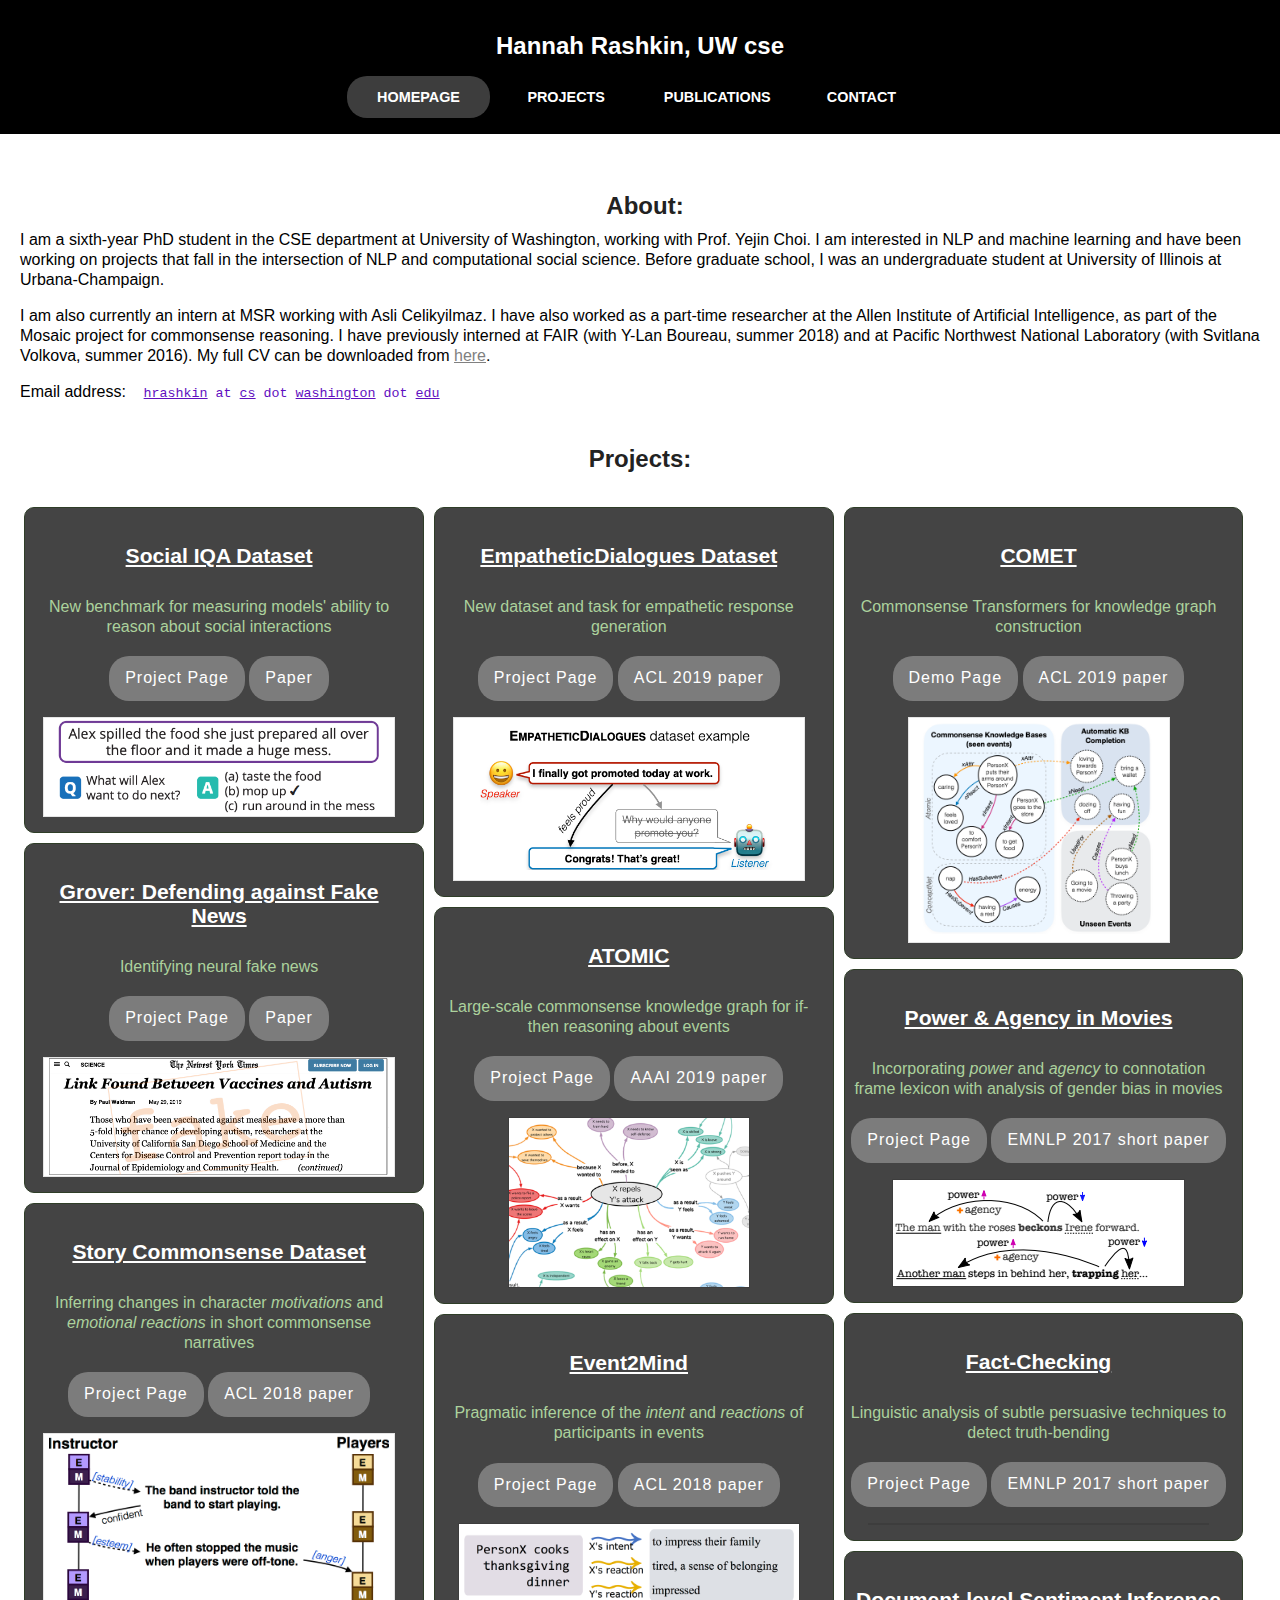
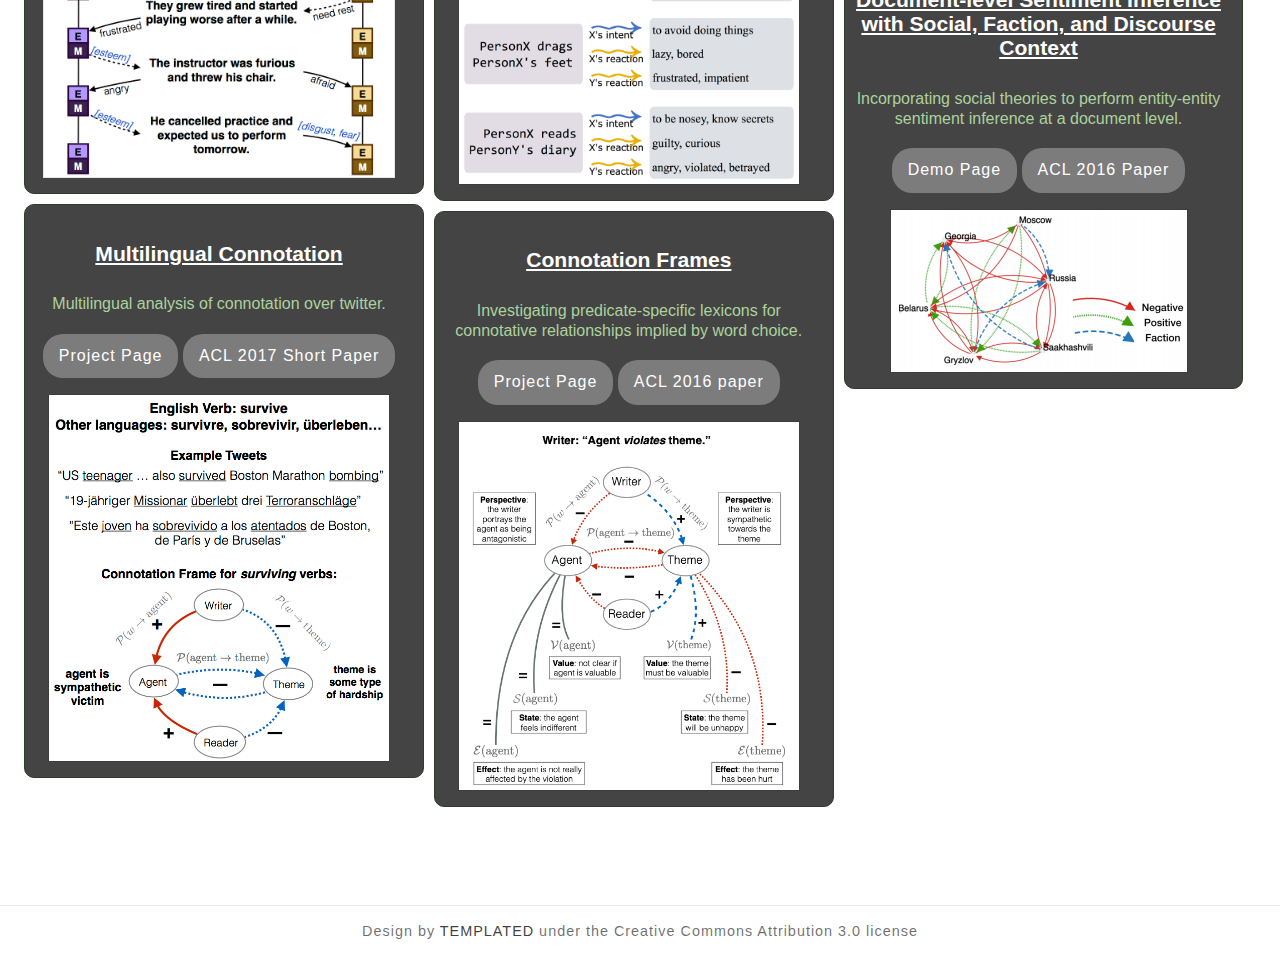
==== index.html @ 12e425d9 "first commit" ====
<!DOCTYPE html PUBLIC "-//W3C//DTD XHTML 1.0 Strict//EN" "https://www.w3.org/TR/xhtml1/DTD/xhtml1-strict.dtd">
<!--
Design by TEMPLATED
http://templated.co
Released for free under the Creative Commons Attribution License

Name       : EarthyBlue 
Description: A two-column, fixed-width design with dark color scheme.
Version    : 1.0
Released   : 20140215

-->
<html xmlns="http://www.w3.org/1999/xhtml">
<head>
<meta http-equiv="Content-Type" content="text/html; charset=utf-8" />
<title></title>
<meta name="keywords" content="" />
<meta name="description" content="" />
<link href="https://fonts.googleapis.com/css?family=Source+Sans+Pro:200,300,400,600,700,900|Quicksand:400,700|Questrial" rel="stylesheet" />
<link href="default.css" rel="stylesheet" type="text/css" media="all" />
<link href="fonts.css" rel="stylesheet" type="text/css" media="all" />

<!--[if IE 6]><link href="default_ie6.css" rel="stylesheet" type="text/css" /><![endif]-->

</head>
<body>
<div id="header-wrapper">
	<div id="header" class="container">
		<div id="logo">
			<h2><a href="index.html">Hannah Rashkin, UW cse</a></h2>
			<div id="menu">
				<ul>
					<li class="active"><a href="index.html" accesskey="1" title="">Homepage</a></li>
          <li><a href="index.html#projects" title="">Projects</a></li>
					<li><a href="publications.html" accesskey="2" title="">Publications</a></li>
					<li><a href="#contact" accesskey="5" title="">Contact</a></li>
				</ul>
			</div>
		</div>
	</div>
</div>
<div id="page-wrapper">
	<div id="welcome" class="container">
		<h2>About:</h2>
		<p> I am a sixth-year PhD student in the CSE department at University of Washington, working with Prof. Yejin Choi. I am interested in NLP and machine learning and have been working on projects that fall in the intersection of NLP and computational social science.  Before graduate school, I was an undergraduate student at University of Illinois at Urbana-Champaign.  </p>

    <p> I am also currently an intern at MSR working with Asli Celikyilmaz.  I have also worked as a part-time researcher at the Allen Institute of Artificial Intelligence, as part of the Mosaic project for commonsense reasoning.  I have previously interned at FAIR (with Y-Lan Boureau, summer 2018) and at Pacific Northwest National Laboratory (with Svitlana Volkova, summer 2016).
    My full CV can be downloaded from  <a href="hrashkin_cv.pdf" style="color:grey">here</a>.</p>

		<!--<img src="images/banner.jpg" class="image image-full" alt="" /> -->
		<!--'Questrial', -->
	<p id="contact">Email address:&nbsp;&nbsp;&nbsp; <a style="font-size: 10pt; font-family: courier"><u>hrashkin</u> at <u>cs</u> dot <u>washington</u> dot <u>edu</u></a></p>		<!--<img src="images/banner.jpg" class="image image-full" alt="" /> -->
	</div>
</div>
<div class="wrapper">
	<div id="three-column" class="container" style="text-align:center;">
		<h2 id="projects" style="padding-top:1px;padding-bottom:10px">Projects:</h2>
		<div><span class="arrow-down"></span></div>
		<div id="tbox1">


         <div class="project">
            <div class="title" style="font-size:120%">
               <h2><u>Social IQA Dataset</u></h2>
            </div>
         
            <p>New benchmark for measuring models' ability to reason about social interactions</p> 
            <a href="https://maartensap.github.io/social-iqa/" class="button">Project Page</a>
            <a href="https://arxiv.org/abs/1904.09728" class="button"> Paper</a>
            <div align="center">
            <img src="images/siqa.png" class="image image-centered" alt="" style="margin:0px;padding-left:5px;padding-right:5px;background-color:white;">
             </div>
         </div>


         <div class="project">
            <div class="title" style="font-size:120%">
               <h2><u>Grover: Defending against Fake News</u></h2>
            </div>
         
            <p>Identifying neural fake news</p> 
            <a href="https://rowanzellers.com/grover/" class="button">Project Page</a>
            <a href="https://arxiv.org/abs/1905.12616" class="button"> Paper</a>
            <div align="center">
            <img src="images/grover.png" class="image image-centered" alt="" style="margin:0px;padding-left:5px;padding-right:5px;background-color:white;">
             </div>
         </div>
         
         <div class="project">
            <div class="title" style="font-size:120%">
               <h2><u>Story Commonsense Dataset</u></h2>
            </div>
         
            <p>Inferring changes in character <i>motivations</i> and <i>emotional reactions</i> in short commonsense narratives</p> 
            <a href="https://uwnlp.github.io/storycommonsense/" class="button">Project Page</a>
            <a href="publications/storycs_acl18.pdf" class="button">ACL 2018 paper</a>
            <div align="center">
            <img src="images/scs_story.png" class="image image-centered" alt="" style="margin:0px;padding-left:5px;padding-right:5px;background-color:white;">
             </div>
         </div>

         <div class="project" >
            <div class="title" style="font-size:120%">
               <h2><u>Multilingual Connotation</u></h2>
            </div>
            <p>Multilingual analysis of connotation over twitter.</p> 
            <a href="multicf.html" class="button">Project Page</a>
            <a href="publications/mlconnframes_aclshort_2017.pdf" class="button"> ACL 2017 Short Paper</a>
            <div align="center">
            <img src="images/diagram_acl_survive.png" class="image image-centered" alt="" style="margin:0px">
             </div>
          </div>


      </div>

      <div id="tbox2">

         <div class="project">
            <div class="title" style="font-size:120%">
               <h2><u>EmpatheticDialogues Dataset</u></h2>
            </div>
         
            <p>New dataset and task for empathetic response generation</p> 
            <a href="https://github.com/facebookresearch/EmpatheticDialogues" class="button">Project Page</a>
            <a href="https://arxiv.org/abs/1811.00207" class="button"> ACL 2019 paper</a>
            <div align="center">
            <img src="images/empdial.png" class="image image-centered" alt="" style="margin:0px;padding-left:5px;padding-right:5px;background-color:white;">
             </div>
         </div>


         <div class="project">
            <div class="title" style="font-size:120%">
               <h2><u>ATOMIC</u></h2>
            </div>
         
            <p>Large-scale commonsense knowledge graph for if-then reasoning about events</p> 
            <a href="https://homes.cs.washington.edu/~msap/atomic/" class="button">Project Page</a>
            <a href="https://homes.cs.washington.edu/~msap/atomic/data/sap2019atomic.pdf" class="button">AAAI 2019 paper</a>
            <div align="center">
            <img src="images/atomic2.png" class="image image-centered" alt="" style="width:240px;margin:0px">
             </div>
         </div>

         <div class="project">
            <div class="title" style="font-size:120%">
               <h2><u>Event2Mind</u></h2>
            </div>
         
            <p>Pragmatic inference of the <i>intent</i> and <i>reactions</i> of participants in events</p> 
            <a href="https://tinyurl.com/event2mind" class="button">Project Page</a>
            <a href="https://uwnlp.github.io/event2mind/data/rashkin2018event2mind.pdf" class="button">ACL 2018 paper</a>
            <div align="center">
            <img src="images/e2m_ex.png" class="image image-centered" alt="" style="margin:0px">
             </div>
         </div>

         <div class="project">
            <div class="title" style="font-size:120%">
               <h2><u>Connotation Frames</u></h2>
            </div>
         
            <p>Investigating predicate-specific lexicons for connotative relationships implied by word choice.</p> 
            <a href="connframe.html" class="button">Project Page</a>
            <a href="https://arxiv.org/abs/1506.02739" class="button">ACL 2016 paper</a>
            <div align="center">
            <img src="images/connframes.png" class="image image-centered" alt="" style="margin:0px">
             </div>
         </div>

      </div>
      <div id="tbox3" ><!--style="margin-bottom:200px"-->

         <div class="project">
            <div class="title" style="font-size:120%">
               <h2><u>COMET</u></h2>
            </div>
         
            <p>Commonsense Transformers for knowledge graph construction</p> 
            <a href="https://mosaickg.apps.allenai.org/" class="button">Demo Page</a>
            <a href="https://arxiv.org/abs/1906.05317" class="button"> ACL 2019 paper</a>
            <div align="center">
            <img src="images/comet.png" class="image image-centered" alt="" style="margin:0px;padding-left:5px;padding-right:5px;background-color:white;width:250px">
             </div>
         </div>

         <div class="project" >
            <div class="title" style="font-size:120%">
               <h2><u>Power & Agency in Movies</u></h2>
            </div>
         
            <p>Incorporating <i>power</i> and <i>agency</i> to connotation frame lexicon with analysis of gender bias in movies</p> 
            <a href="http://homes.cs.washington.edu/~msap/movie-bias/" class="button"> Project Page</a>
            <a href="publications/poweragency_emnlp17.pdf" class="button"> EMNLP 2017 short paper</a>
            <div align="center">
               <img src="images/short_moviescript.png" class="image image-centered" alt="" style="margin:0px">
             </div>
          </div>
         <div class="project" >
         <div class="title" style="font-size:120%;">
            <h2><u>Fact-Checking</u></h2>
         </div>
         <p>Linguistic analysis of subtle persuasive techniques to detect truth-bending</p>
         <a href="factcheck.html" class="button">Project Page</a>
         <a href="publications/factcheck_emnlp17.pdf" class="button">EMNLP 2017 short paper</a>
         <div align="center">
         <img src="images/halftrue1.png" class="image image-centered" alt="" style="margin:0px">
         </div>
         </div>
         <div class="project">
            <div class="title" style="font-size:120%;">
               <h2><u>Document-level Sentiment Inference with Social, Faction, and Discourse Context</u></h2>
            </div>
            <p>Incorporating social theories to perform entity-entity sentiment inference at a document level.</p>
            <a href="https://homes.cs.washington.edu/~eunsol/project_page/acl16/" class="button">Demo Page</a>
            <a href="publications/doclevel_acl16.pdf" class="button">ACL 2016 Paper</a>
            <div align="center">
            <img src="images/doclevel.png" class="image image-centered" alt="" style="margin:0px">
            </div>
         </div>


      </div>

      </div>

     <!-- <div class="project">
         <div class="title" style="font-size:120%;">
            <h2><u>Document-level Sentiment Inference with Social, Faction, and Discourse Context</u></h2>
         </div>
         <p></p>
         <a href="doclevel_acl16.pdf" class="button">Link to Paper</a>
         <div align="center">
         <img src="images/doclevel.png" class="image image-centered" alt="" style="width:350px"/>
         </div>
      </div>
      <div id="tbox2">
         <div class="title" style="font-size:120%">
            <h2><u>Connotation Frames</u></h2>
         </div>
      
         <p>Investigating predicate-specific lexicons for connotative relationships implied by word choice.</p> 
         <a href="connframe.html" class="button">Go to Project Page</a>
         <div align="center">
         <img src="images/6352.jpg" class="image image-centered" alt="" style="width:360px;margin:0px">
         <p style="font-size:70%;color:#888888;line-size:.5em;margin:05px;padding:0px">Cartoon courtesy of <a style="color:#8888aa" href="https://www.andertoons.com/"> Mark Anderson</a></p>
          </div>
      </div>-->
	</div>
</div>

<div id="copyright" class="container">
	<p>Design by <a href="http://templated.co" rel="nofollow">TEMPLATED</a> under the Creative Commons Attribution 3.0 license</p>
</div>
</body>
</html>
---- default.css ----
html, body
	{
		height: 100%;
	}
	
	body
	{
		margin: 0px;
		padding: 0px;
		background: #FFFFFF;
		font-family: 'Roboto',sans-serif;
		font-size: 12pt;
		color: #000000;
	}
	
	
	h1, h2, h3
	{
		margin: 0;
		padding: 0;
		color:#6F716F;
	}
	
	p, ol, ul
	{
		margin-top: 0;
	}
	
	ol, ul
	{
		padding: 10;
			
	}
	
	p
	{
		line-height: 125%;
	}
	
	strong
	{
	}
	
	a
	{
		color:	#610fc0;#6EC00F;

	}
	
	a:hover
	{
		text-decoration: none;
	}
	

	.container
	{
		margin: 0px auto;
	}
/*********************************************************************************/
/* Form Style                                                                    */
/*********************************************************************************/

		form
		{
		}
		
			form label
			{
				display: block;
				text-align: left;
				margin-bottom: 0.5em;
			}
			
			form .submit
			{
				margin-top: 2em;
				line-height: 1.5em;
				font-size: 1.3em;
			}
		
			form input.text,
			form select,
			form textarea
			{
				position: relative;
				-webkit-appearance: none;
				display: block;
				border: 0;
				background: #fff;
				background: rgba(255,255,255,0.75);
				width: 100%;
				border-radius: 0.50em;
				margin: 1em 0em;
				padding: 1.50em 1em;
				box-shadow: inset 0 0.1em 0.1em 0 rgba(0,0,0,0.05);
				border: solid 1px rgba(0,0,0,0.15);
				-moz-transition: all 0.35s ease-in-out;
				-webkit-transition: all 0.35s ease-in-out;
				-o-transition: all 0.35s ease-in-out;
				-ms-transition: all 0.35s ease-in-out;
				transition: all 0.35s ease-in-out;
				font-size: 1em;
				outline: none;
			}

				form input.text:hover,
				form select:hover,
				form textarea:hover
				{
				}

				form input.text:focus,
				form select:focus,
				form textarea:focus
				{
					box-shadow: 0 0 2px 1px #E0E0E0;
					background: #fff;
				}
				
				form textarea
				{
					min-height: 12em;
				}

				form .formerize-placeholder
				{
					color: #555 !important;
				}

				form ::-webkit-input-placeholder
				{
					color: #555 !important;
				}

				form :-moz-placeholder
				{
					color: #555 !important;
				}

				form ::-moz-placeholder
				{
					color: #555 !important;
				}

				form :-ms-input-placeholder
				{
					color: #555 !important;
				}

				form ::-moz-focus-inner
				{
					border: 0;
				}


/*********************************************************************************/
/* Image Style                                                                   */
/*********************************************************************************/

	.image
	{
		display: inline-block;
		border: 1px solid rgba(0,0,0,.1);
	}
	
	.image img
	{
		display: block;
		width: 100%;
	}
	
	.image-full
	{
		display: block;
		width: 100%;
		margin: 0 0 3em 0;
	}
	
	.image-left
	{
		float: left;
		margin: 0 2em 2em 0;
	}
	
	.image-centered
	{
		display: block;
		margin: 0 0 2em 0;
	}
	
	.image-centered img
	{
		margin: 0 auto;
		width: auto;
	}

/*********************************************************************************/
/* List Styles                                                                   */
/*********************************************************************************/

	ul.style1
	{
	}


/*********************************************************************************/
/* Social Icon Styles                                                            */
/*********************************************************************************/

	ul.contact
	{
		margin: 0;
		padding: 2em 0em 0em 0em;
		list-style: none;
	}
	
	ul.contact li
	{
		display: inline-block;
		padding: 0em 0.10em;
		font-size: 1em;
	}
	
	ul.contact li span
	{
		display: none;
		margin: 0;
		padding: 0;
	}
	
	ul.contact li a
	{
		color: #FFF;
	}
	
	ul.contact li a:before
	{
		display: inline-block;
		background: #3E5A99;
		width: 40px;
		height: 40px;
		line-height: 40px;
		text-align: center;
		color: rgba(255,255,255,.5);
	}
	

/*********************************************************************************/
/* Button Style                                                                  */
/*********************************************************************************/

	.button
	{
		display: inline-block;
		margin-top: .2em;
		margin-bottom: 1em;
      border-radius:20px;
		padding: 0.5em 1em;
		background: #7c7c7c;
		line-height: 1.8em;
		letter-spacing: 1px;
		text-decoration: none;
		font-size: 1em;
		color: #FFF;
	}
	
	.button:before
	{
		display: inline-block;
		background: #8DCB89;
		margin-right: 1em;
		width: 40px;
		height: 40px;
		line-height: 40px;
		border-radius: 20px;
		text-align: center;
		color: #272925;
	}
	
	.button2
	{
		display: inline-block;
      border-radius:10px;
		margin-top: .4em;
		padding: 0.4em .4em;
		background: #7c7c7c;
		line-height: 1.em;
		letter-spacing: 1px;
		text-decoration: none;
		font-size: .9em;
		color: #FFF;

	}
		
/*********************************************************************************/
/* Heading Titles                                                                */
/*********************************************************************************/

	.title
	{
		margin-bottom: 1.5em;
	}
	
	.title h2
	{
		font-size: 2.8em;
		color: #FFF;
	}
	
	.title .byline
	{
		font-size: 1.1em;
		color: rgba(255,255,255,.5);
	}

/*********************************************************************************/
/* Header                                                                        */
/*********************************************************************************/

	#header-wrapper
	{
		padding: 2em 0em 0em 0em;
		background: #000000;
	}

	#header
	{
		text-align: center;
	}

/*********************************************************************************/
/* Logo                                                                          */
/*********************************************************************************/

	#logo
	{
	}
	
	#logo h1
	{
		display: inline-block;
		margin-bottom: 0.20em;
		padding: 0.20em 0.9em;
		font-size: 3.5em;
	}
	
	#logo a
	{
		text-decoration: none;
		color: #FFF;
	}
	
	#logo span
	{
		padding-right: 0.5em;
		text-transform: uppercase;
		font-size: 0.90em;
		color: rgba(255,255,255,1);
	}

	#logo span a
	{
		color: rgba(255,255,255,0.8);
	}
	
	

/*********************************************************************************/
/* Menu                                                                          */
/*********************************************************************************/

	

/*********************************************************************************/
/* Banner                                                                        */
/*********************************************************************************/

	#banner
	{
	}

/*********************************************************************************/
/* Wrapper                                                                       */
/*********************************************************************************/


	.wrapper
	{
		padding: 0em 0em .5em 0em;
	}

	#wrapper1
	{
		background: #FFF;
	}

	#wrapper2
	{
		overflow: hidden;
		padding: 5em 0em;
		text-align: center;
	}

	#wrapper3
	{
	}
	
	#wrapper4
	{
	}

/*********************************************************************************/
/* Welcome                                                                       */
/*********************************************************************************/

	#welcome
	{
		padding: 1em 10px 0em 20px;
		text-align: left;
	}
	
	#welcome .content
	{
		padding: 0em 0em;
	}
	
	#welcome .image
	{
			display: block;
			padding-top: 3em;
			border: none;
			text-align:center;
	}

	#welcome h2
	{
		color: #222222;
		margin: 10px;
		font-size: 1.5em;
		text-align: center;
	}
	
	
	#welcome strong
	{
		color: #C6C2C4;
	}

/*********************************************************************************/
/* Page                                                                          */
/*********************************************************************************/

	#page-wrapper
	{
		overflow: hidden;
		padding: 1em 0em 0em 0em;
		text-align: center;
	}

	#page
	{
	}

/*********************************************************************************/
/* Content                                                                       */
/*********************************************************************************/

	#content
	{
		float: left;
		width: 700px;
		padding-right: 100px;
		border-right: 1px solid rgba(0,0,0,.1);
	}

/*********************************************************************************/
/* Sidebar                                                                       */
/*********************************************************************************/

	#sidebar
	{
		float: right;
		width: 350px;
	}

/*********************************************************************************/
/* Footer                                                                        */
/*********************************************************************************/

	#footer
	{
		text-align: center;
	}

	
	#footer .title span
	{
		color: rgba(255,255,255,0.4);
	}

/*********************************************************************************/
/* Copyright                                                                     */
/*********************************************************************************/

	#copyright
	{
		overflow: hidden;
		margin: 5em 0em 0em 0em;
		padding: 1em 0em 0em 0em;
		border-top: 1px solid rgba(0,0,0,0.08);
		text-align: center;
	}
	
	#copyright p
	{
		letter-spacing: 1px;
		font-size: 0.90em;
		color: rgba(10,10,10,0.6);
	}
	
	#copyright a
	{
		text-decoration: none;
		color: rgba(10,10,10,0.8);
	}

/*********************************************************************************/
/* Newsletter                                                                    */
/*********************************************************************************/

	#newsletter
	{
		overflow: hidden;
		padding: 8em 0em;
		background: #EDEDED;
		text-align: center;
	}
	
	#newsletter .title h2
	{
		color: rgba(0,0,0,0.8);
	}
	
	#newsletter .content
	{
		width: 600px;
		margin: 0px auto;
	}
	
/*********************************************************************************/
/* Portfolio                                                                     */
/*********************************************************************************/

	#portfolio
	{
	}
	
	#portfolio .box
	{
		text-align: center;
	}
	
	#portfolio h3
	{
		display: block;
		padding-bottom: 1em;
		font-size: 1em;
		color: rgba(255,255,255,1);
	}

	#portfolio .title
	{
		text-align: center;
	}

	#portfolio .title h2
	{
		color: rgba(0,0,0,0.8);
	}

	.column1,
	.column2,
	.column3,
	.column4
	{
		width: 282px;
	}
	
	.column1,
	.column2,
	.column3
	{
		float: left;
		margin-right: 24px;
	}
	
	.column4
	{
		float: right;
	}

/*********************************************************************************/
/* Three Columns                                                                 */
/*********************************************************************************/

	#three-column
	{
		overflow: hidden;
		color:#acd29d;
		text-align: center;
      max-width:97%;
	}
	
	#three-column h2
	{
		color:#ffffff;
		margin: 1em 0em 1em 0em;
		font-size: 1.3em;
		font-weight: 700;
		text-align:center;
	}
	
	#three-column .icon
	{
		position: relative;
		display: block;
		margin: 0px auto 0.80em auto;
		background: none;
		line-height: 150px;
		font-size: 4em;
		width: 150px;
		height: 150px;
		border-radius: 100px;
		border: 6px solid #67128F;
		text-align: center;
		color: #FFF;
		
	}
		
	#three-column #projects
	{
		padding: 30px 3px 0px 3px;
		color:#222222;
		margin: 1em 0em 1em 0em;
		font-size: 1.5em;
		font-weight: 700;
		text-align:center;
   }
   #three-column .project{

      padding: 15px 15px 15px 5px;
      border-radius: 10px;
      margin: 0px 5px 10px 5px;
      border: 1px solid #2F3E28;
      background: #444444;
   }
		
	#three-column #tbox1,
	#three-column #tbox2,
	#three-column #tbox3
	{
	   float: left;
      width: 33%;
   }

	#three-column .title
	{
		text-align: center;
	}
	
	#three-column .title h2
	{
		font-size: 1.10em;
	}
	
	#three-column .title .byline
	{
		padding-top: 0.20em;
		font-size: 0.90em;
		color: #858585;
	}

	#three-column .arrow-down
	{
		border-top-color: #292929;
	}
	
   #three-column img{
      max-width:90%;
   }
	
	ul.tools
	{
		margin: 0;
		padding: 0em 0em 0em 0em;
		list-style: none;
	}
	
	ul.tools li
	{
		display: inline-block;
		padding: 0em .2em;
		font-size: 4em;
	}
	
	ul.tools li span
	{
		display: none;
		margin: 0;
		padding: 0;
	}
	
	ul.tools li a
	{
		color: #FFF;
	}
	
	ul.tools li a:before
	{
		display: inline-block;
		background: #1ABC9C;
		width: 120px;
		height: 120px;
		border-radius: 50%;
		line-height: 120px;
		text-align: center;
		color: #FFFFFF;
	}
	
   
#menu .dropbtn {
    cursor: pointer;
}

.dropdown {

    position: relative;
    display: none;
}

.dropdown-content {
    display: none;
    position: absolute;
    min-width: 10px;
    box-shadow: 0px 8px 16px 0px rgba(0,0,0,0.2);
    background-color: #3D3D3D;
}


.dropdown-content a {
    padding: 12px 1px;
    text-decoration: none;
    display: none;}



.dropdown:hover .dropdown-content {
    display: block;
 }
#menu li{
   border-radius:20px;
}
   

#menu
{
}
   
#menu ul
{
      padding: 1em 1em;
      text-align: center;
      border-bottom-right-radius:20px;
      border-bottom-left-radius:20px;
}
   
   #menu li
   {
      display: inline-block;
   }
   
   #menu li a, #menu li span
   {
      display: inline-block;
      border-radius:20px;
      padding: .9em 1.5em;
      text-decoration: none;
      font-size: 0.90em;
      font-weight: 600;
      text-transform: uppercase;
      outline: 0;
      width:100px;
      color: #FFF;
   }
   
   #menu a:hover a, #menu li.active a, #menu li.active span
   {  
      background-color: #3D3D3D;
   }
   #menu li:hover{
      background-color: green;
   }
   #menu .current_page_item a
   {
      color: #FFF;
   }

   #menu .dropdown:hover{
         border-bottom-right-radius: 0;
         border-bottom-left-radius: 0;
         background-color:#004000;
   }
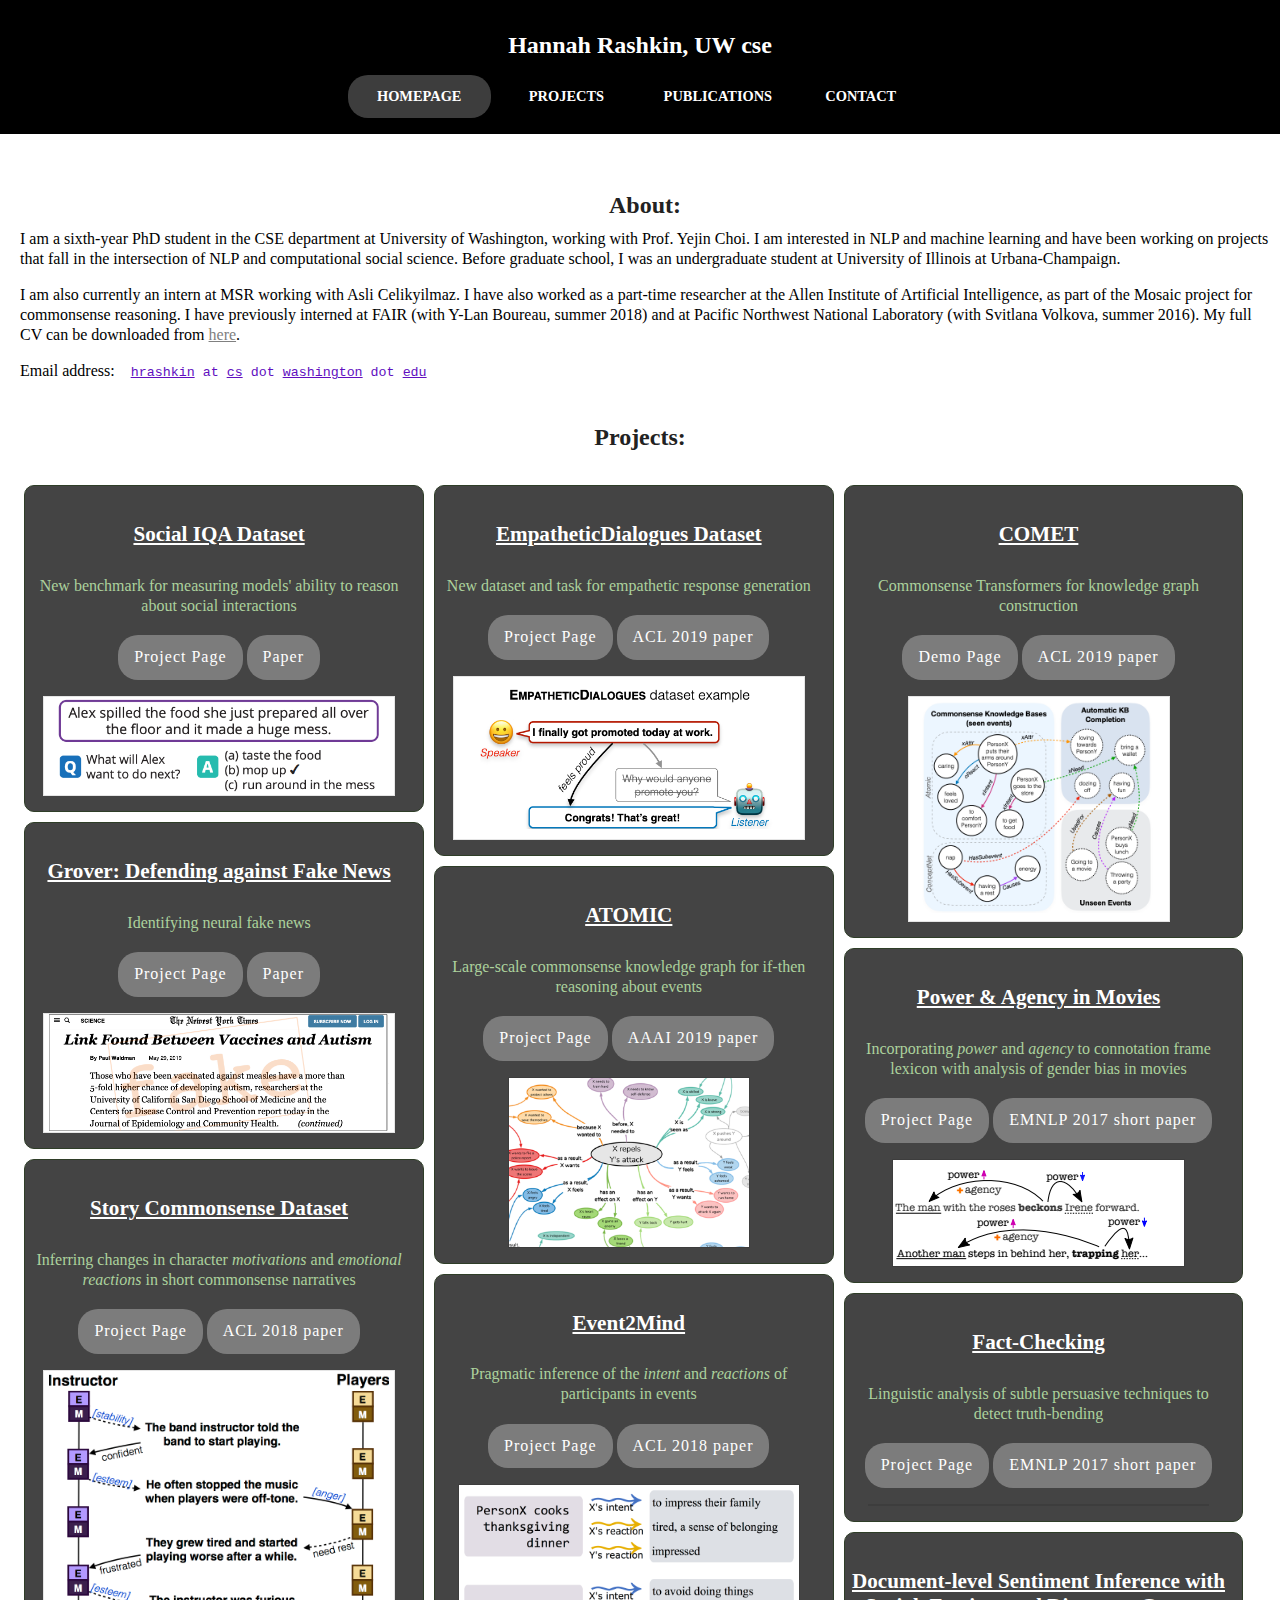
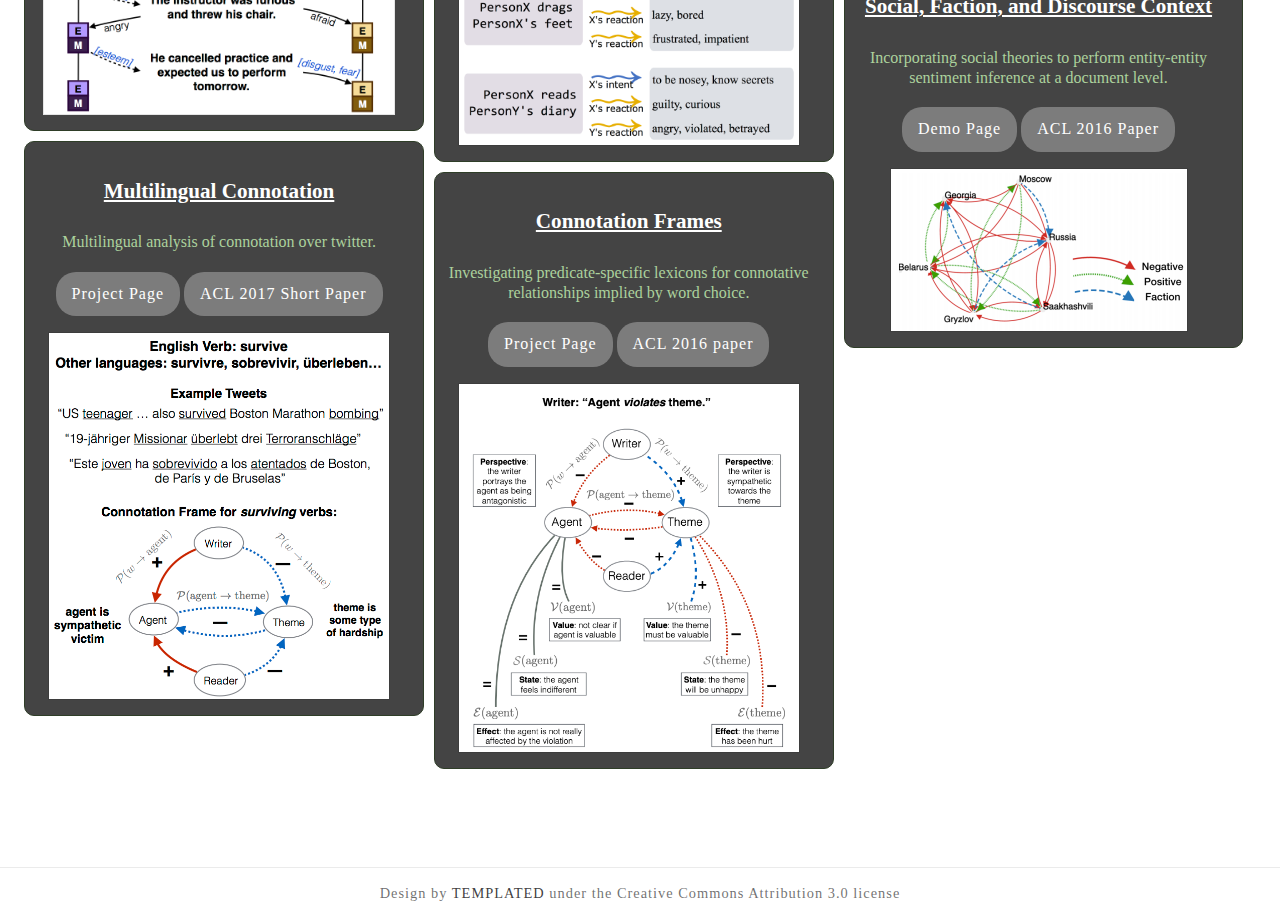
==== commit d302add6: "add cv" ====
--- a/index.html
+++ b/index.html
@@ -16,9 +16,7 @@
 <title></title>
 <meta name="keywords" content="" />
 <meta name="description" content="" />
-<link href="https://fonts.googleapis.com/css?family=Source+Sans+Pro:200,300,400,600,700,900|Quicksand:400,700|Questrial" rel="stylesheet" />
 <link href="default.css" rel="stylesheet" type="text/css" media="all" />
-<link href="fonts.css" rel="stylesheet" type="text/css" media="all" />
 
 <!--[if IE 6]><link href="default_ie6.css" rel="stylesheet" type="text/css" /><![endif]-->
 
--- a/default.css
+++ b/default.css
@@ -8,7 +8,7 @@
 		margin: 0px;
 		padding: 0px;
 		background: #FFFFFF;
-		font-family: 'Roboto',sans-serif;
+		font-family: 'Helvetica Neue';
 		font-size: 12pt;
 		color: #000000;
 	}
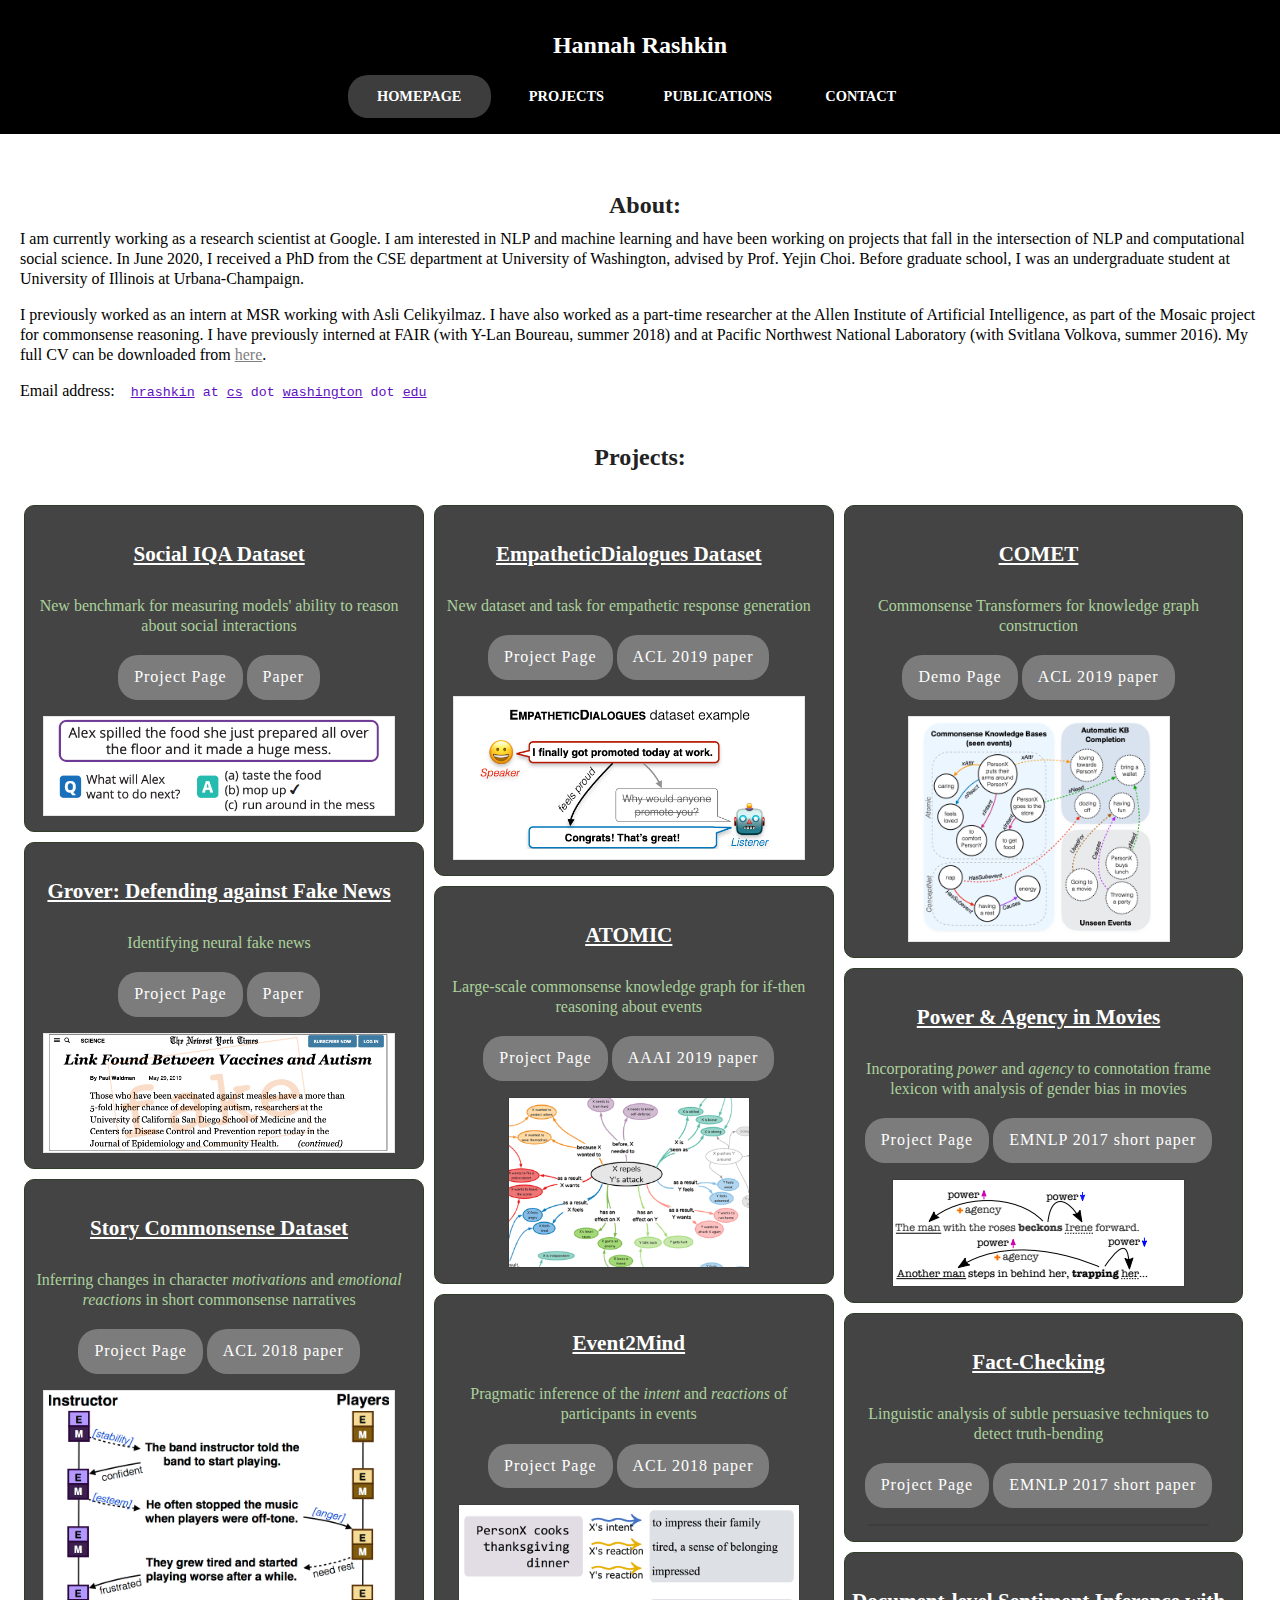
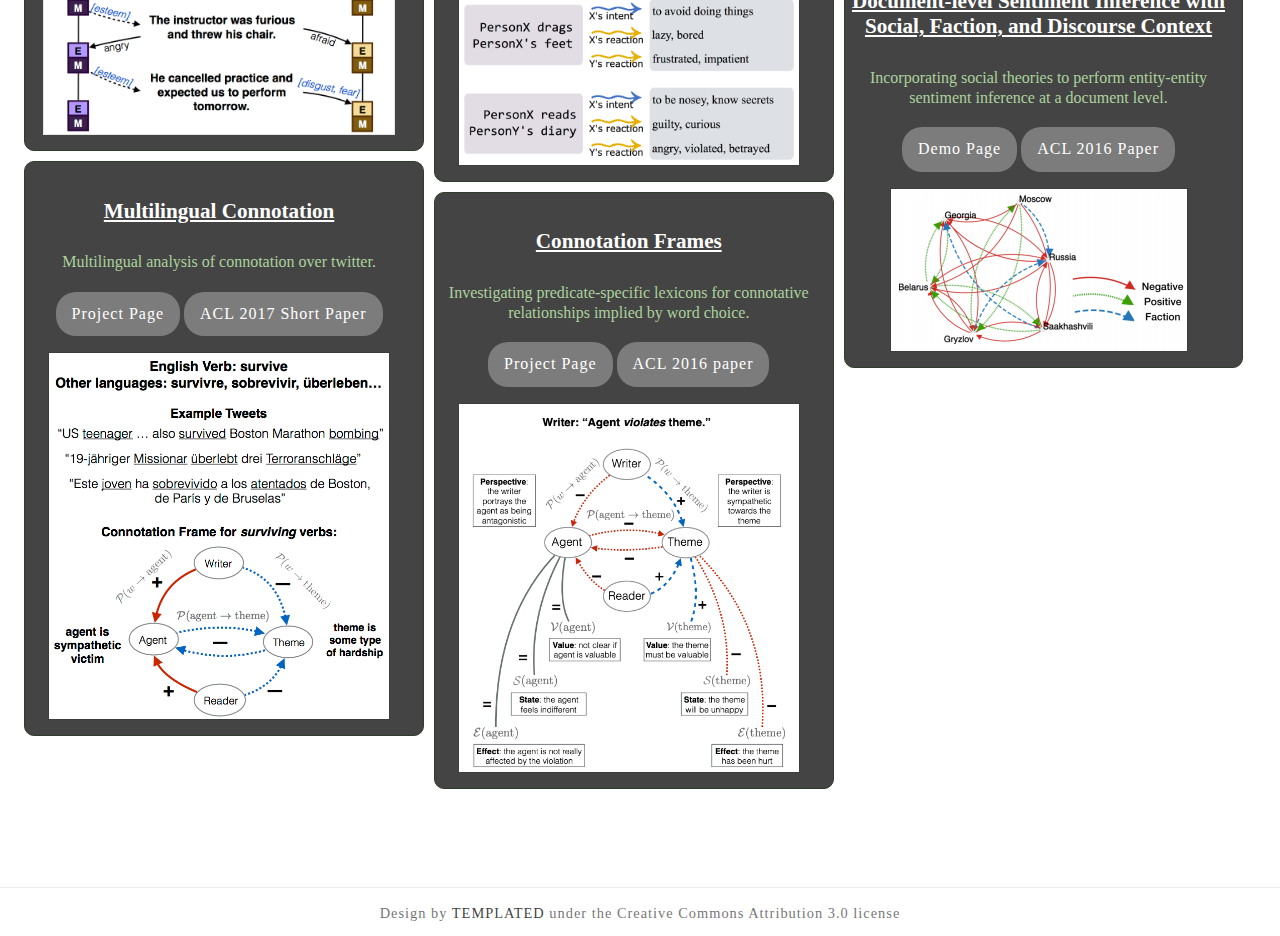
==== commit ba16d52e: "Update index.html" ====
--- a/index.html
+++ b/index.html
@@ -25,7 +25,7 @@
 <div id="header-wrapper">
 	<div id="header" class="container">
 		<div id="logo">
-			<h2><a href="index.html">Hannah Rashkin, UW cse</a></h2>
+			<h2><a href="index.html">Hannah Rashkin</a></h2>
 			<div id="menu">
 				<ul>
 					<li class="active"><a href="index.html" accesskey="1" title="">Homepage</a></li>
@@ -40,9 +40,9 @@
 <div id="page-wrapper">
 	<div id="welcome" class="container">
 		<h2>About:</h2>
-		<p> I am a sixth-year PhD student in the CSE department at University of Washington, working with Prof. Yejin Choi. I am interested in NLP and machine learning and have been working on projects that fall in the intersection of NLP and computational social science.  Before graduate school, I was an undergraduate student at University of Illinois at Urbana-Champaign.  </p>
-
-    <p> I am also currently an intern at MSR working with Asli Celikyilmaz.  I have also worked as a part-time researcher at the Allen Institute of Artificial Intelligence, as part of the Mosaic project for commonsense reasoning.  I have previously interned at FAIR (with Y-Lan Boureau, summer 2018) and at Pacific Northwest National Laboratory (with Svitlana Volkova, summer 2016).
+		<p> I am currently working as a research scientist at Google.  I am interested in NLP and machine learning and have been working on projects that fall in the intersection of NLP and computational social science.  In June 2020, I received a PhD from the CSE department at University of Washington, advised by Prof. Yejin Choi. Before graduate school, I was an undergraduate student at University of Illinois at Urbana-Champaign.  </p>
+
+    <p> I previously worked as an intern at MSR working with Asli Celikyilmaz.  I have also worked as a part-time researcher at the Allen Institute of Artificial Intelligence, as part of the Mosaic project for commonsense reasoning.  I have previously interned at FAIR (with Y-Lan Boureau, summer 2018) and at Pacific Northwest National Laboratory (with Svitlana Volkova, summer 2016).
     My full CV can be downloaded from  <a href="hrashkin_cv.pdf" style="color:grey">here</a>.</p>
 
 		<!--<img src="images/banner.jpg" class="image image-full" alt="" /> -->
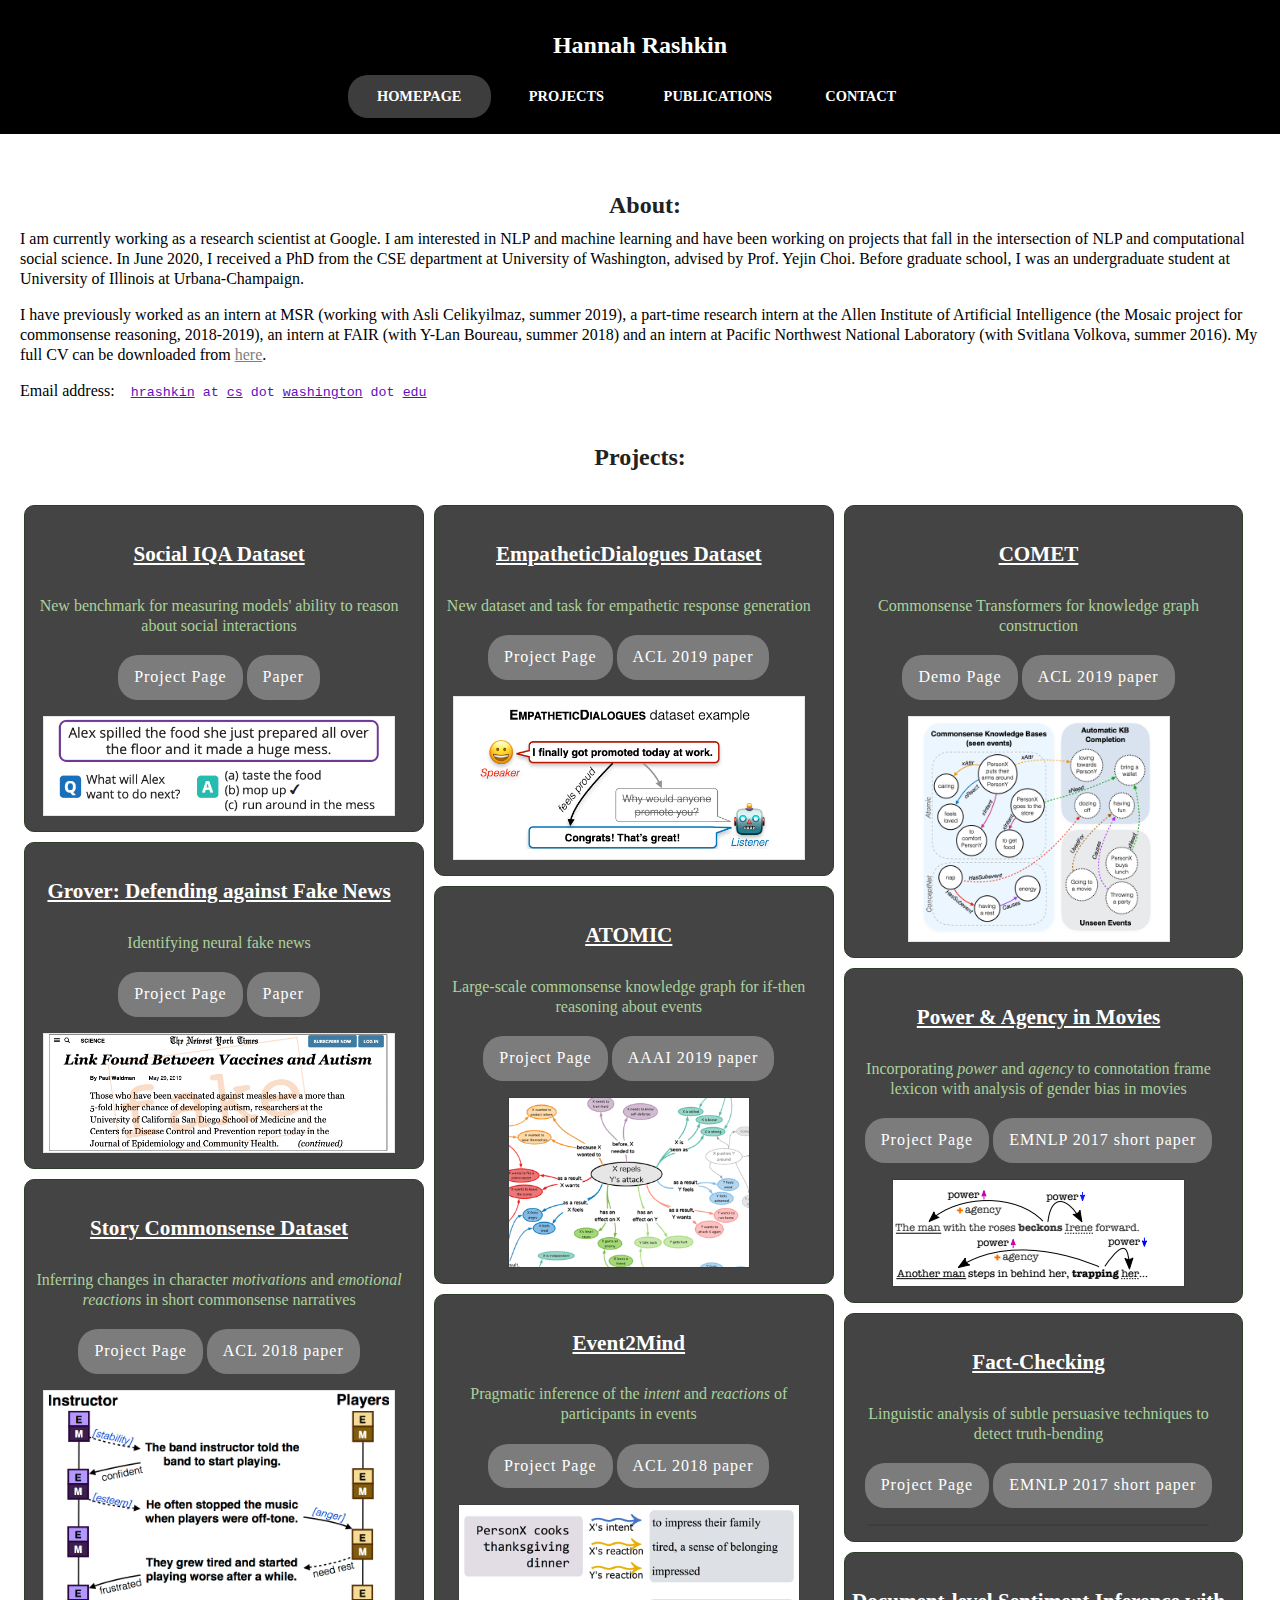
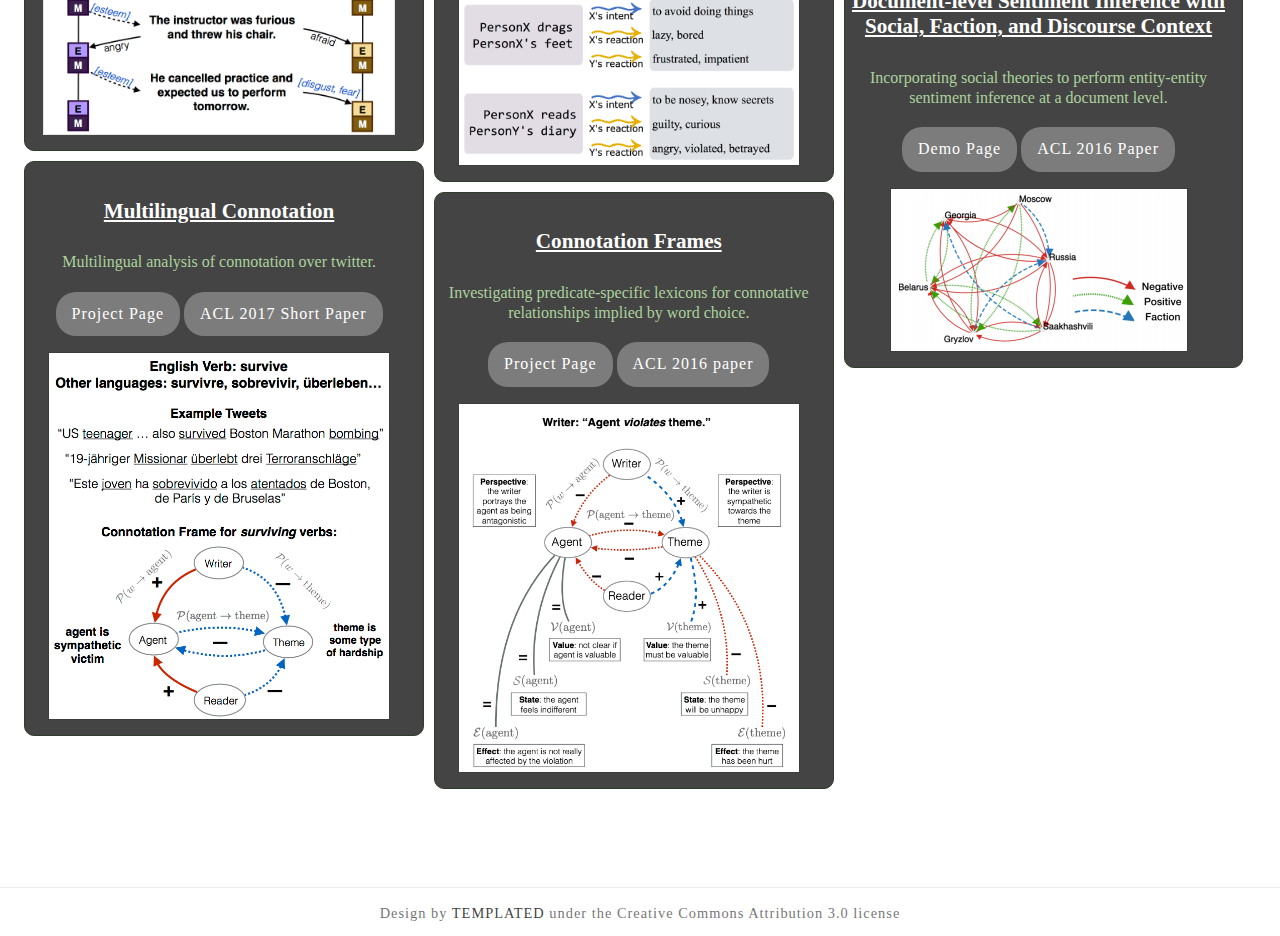
==== commit 7eba796f: "Update index.html" ====
--- a/index.html
+++ b/index.html
@@ -42,7 +42,7 @@
 		<h2>About:</h2>
 		<p> I am currently working as a research scientist at Google.  I am interested in NLP and machine learning and have been working on projects that fall in the intersection of NLP and computational social science.  In June 2020, I received a PhD from the CSE department at University of Washington, advised by Prof. Yejin Choi. Before graduate school, I was an undergraduate student at University of Illinois at Urbana-Champaign.  </p>
 
-    <p> I previously worked as an intern at MSR working with Asli Celikyilmaz.  I have also worked as a part-time researcher at the Allen Institute of Artificial Intelligence, as part of the Mosaic project for commonsense reasoning.  I have previously interned at FAIR (with Y-Lan Boureau, summer 2018) and at Pacific Northwest National Laboratory (with Svitlana Volkova, summer 2016).
+    <p> I have previously worked as an intern at MSR (working with Asli Celikyilmaz, summer 2019), a part-time research intern at the Allen Institute of Artificial Intelligence (the Mosaic project for commonsense reasoning, 2018-2019), an intern at FAIR (with Y-Lan Boureau, summer 2018) and an intern at Pacific Northwest National Laboratory (with Svitlana Volkova, summer 2016).
     My full CV can be downloaded from  <a href="hrashkin_cv.pdf" style="color:grey">here</a>.</p>
 
 		<!--<img src="images/banner.jpg" class="image image-full" alt="" /> -->
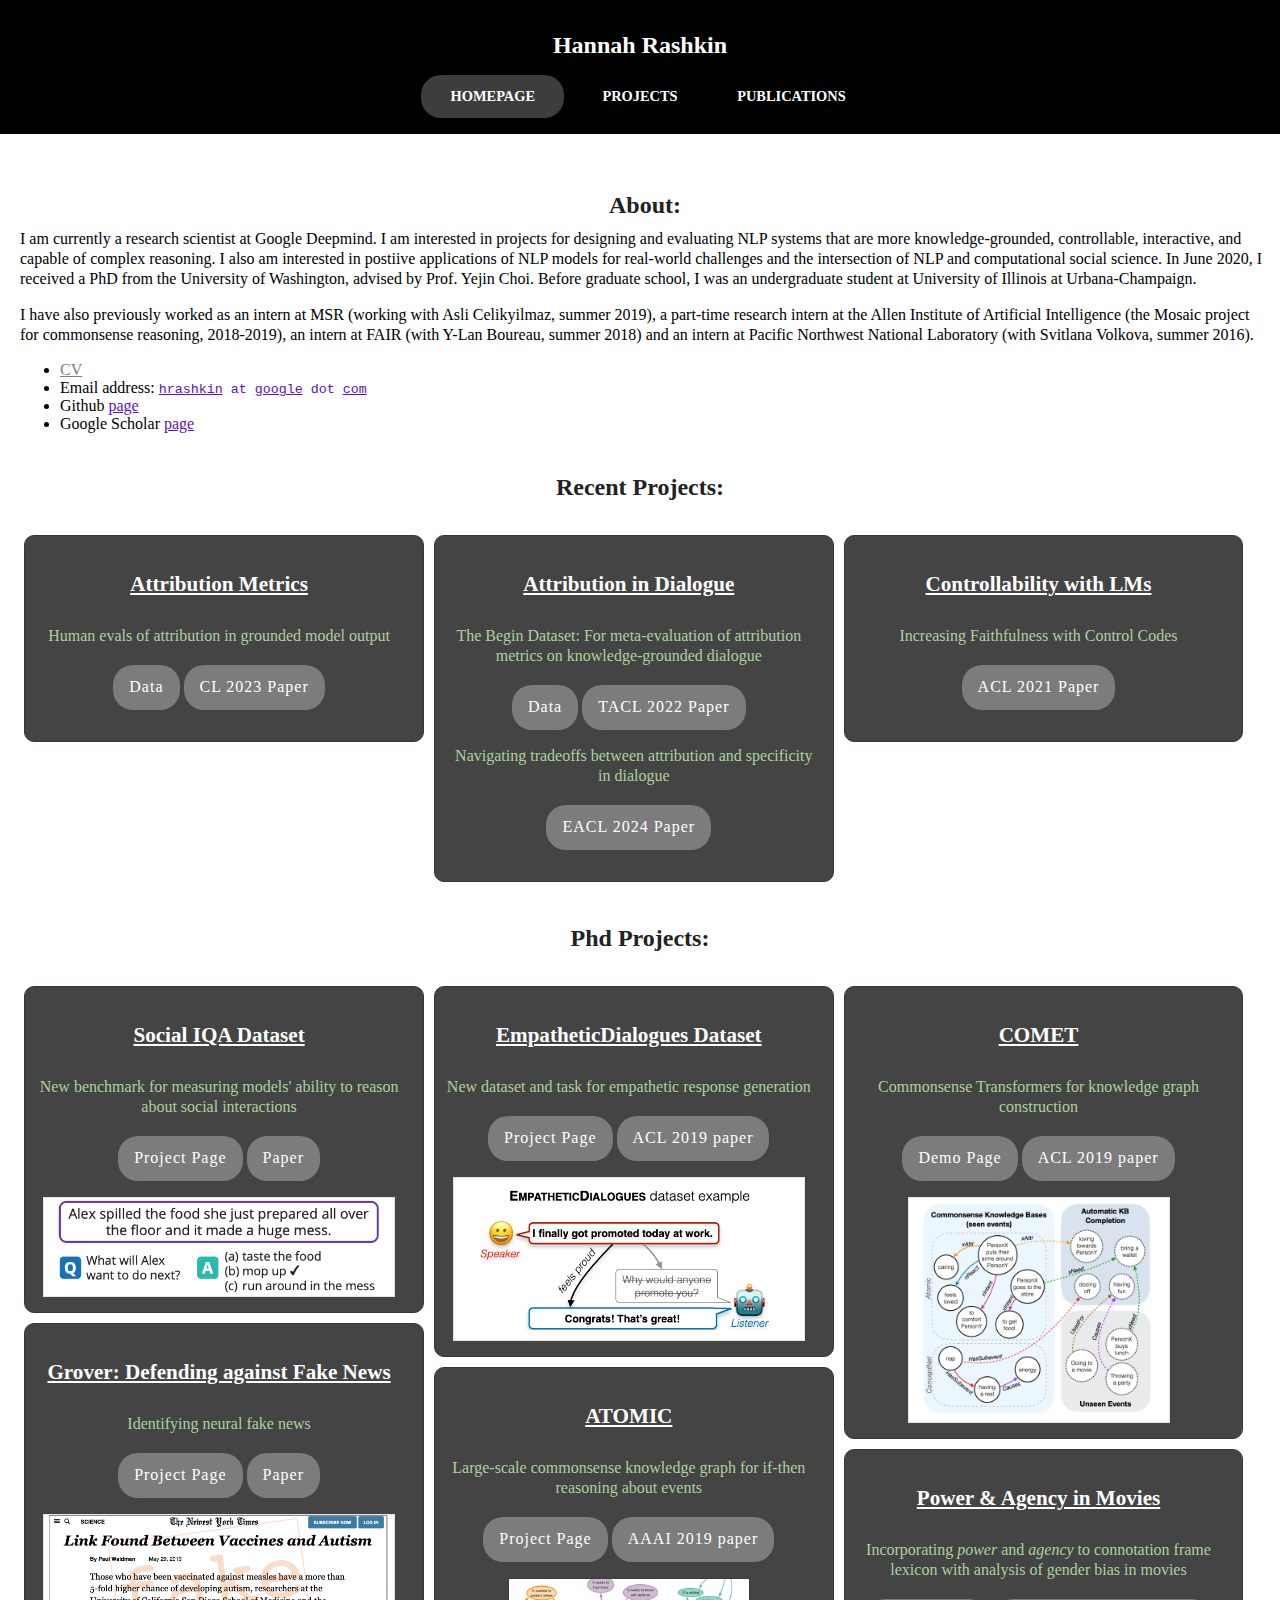
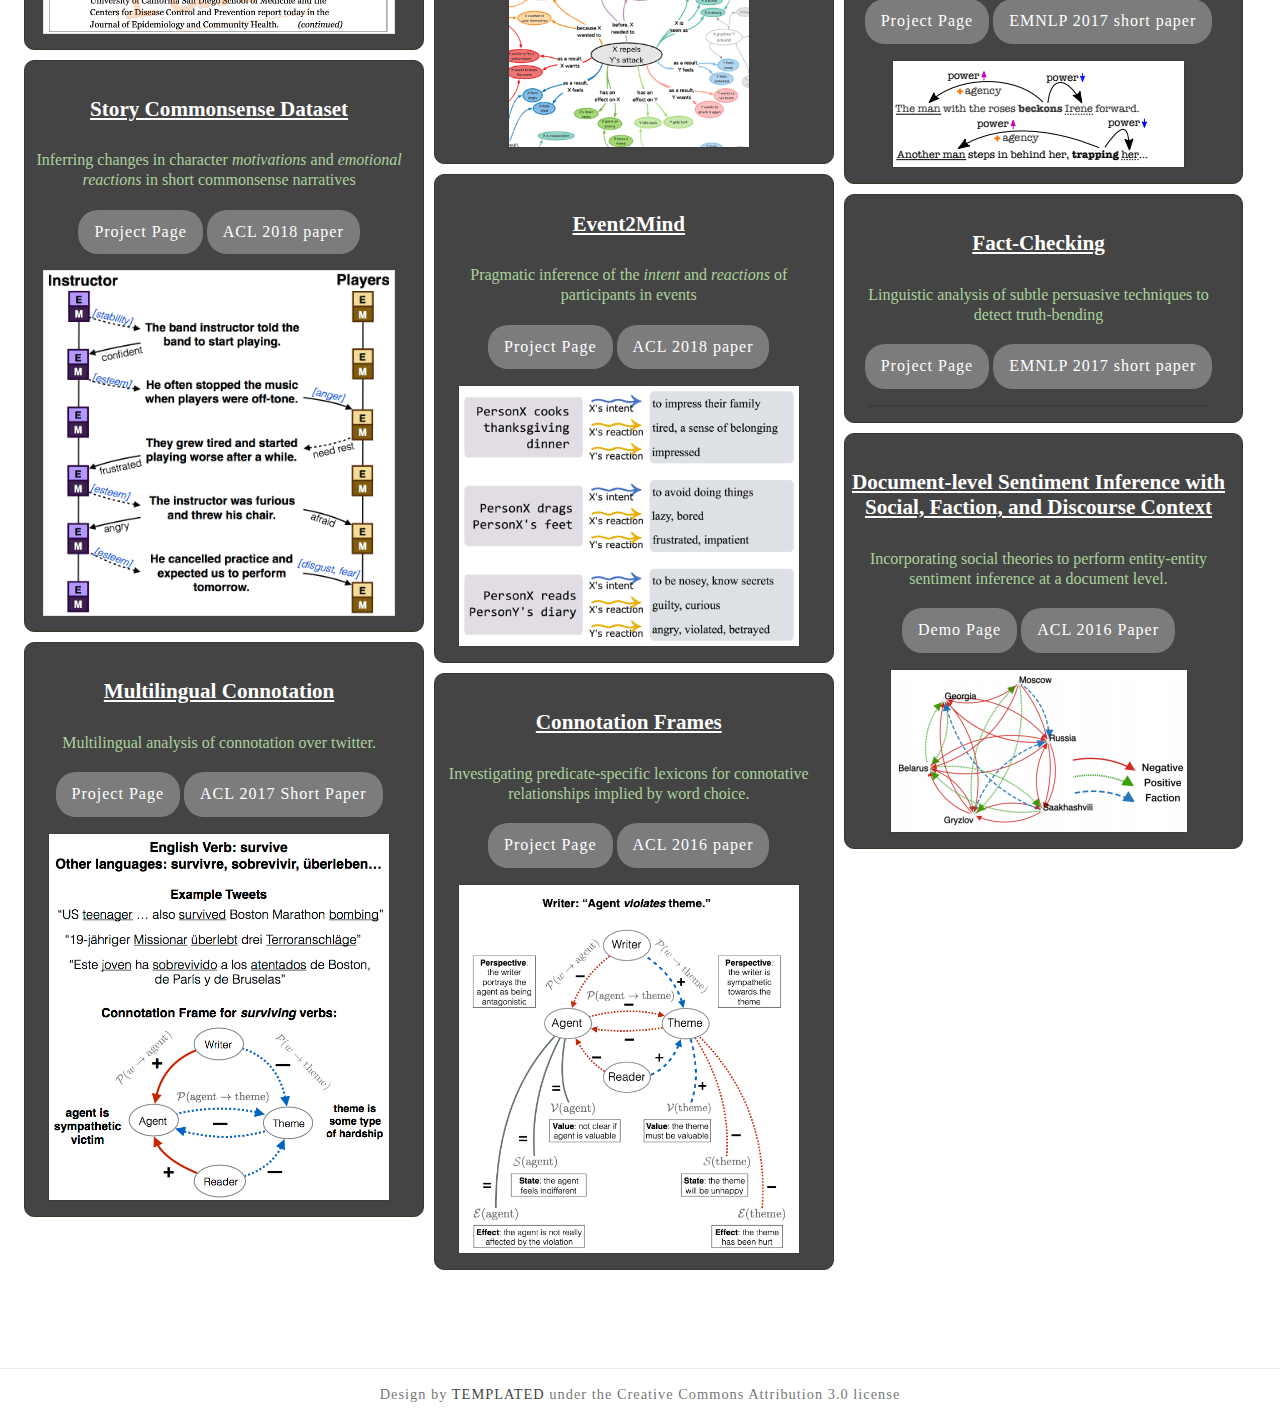
==== commit 7a45adc0: "updating..." ====
--- a/index.html
+++ b/index.html
@@ -31,7 +31,6 @@
 					<li class="active"><a href="index.html" accesskey="1" title="">Homepage</a></li>
           <li><a href="index.html#projects" title="">Projects</a></li>
 					<li><a href="publications.html" accesskey="2" title="">Publications</a></li>
-					<li><a href="#contact" accesskey="5" title="">Contact</a></li>
 				</ul>
 			</div>
 		</div>
@@ -40,19 +39,82 @@
 <div id="page-wrapper">
 	<div id="welcome" class="container">
 		<h2>About:</h2>
-		<p> I am currently working as a research scientist at Google.  I am interested in NLP and machine learning and have been working on projects that fall in the intersection of NLP and computational social science.  In June 2020, I received a PhD from the CSE department at University of Washington, advised by Prof. Yejin Choi. Before graduate school, I was an undergraduate student at University of Illinois at Urbana-Champaign.  </p>
-
-    <p> I have previously worked as an intern at MSR (working with Asli Celikyilmaz, summer 2019), a part-time research intern at the Allen Institute of Artificial Intelligence (the Mosaic project for commonsense reasoning, 2018-2019), an intern at FAIR (with Y-Lan Boureau, summer 2018) and an intern at Pacific Northwest National Laboratory (with Svitlana Volkova, summer 2016).
-    My full CV can be downloaded from  <a href="hrashkin_cv.pdf" style="color:grey">here</a>.</p>
+		<p> I am currently a research scientist at Google Deepmind.  I am interested in projects for designing and evaluating NLP systems that are more knowledge-grounded, controllable, interactive, and capable of complex reasoning.  I also am interested in postiive applications of NLP models for real-world challenges and the intersection of NLP and computational social science.  In June 2020, I received a PhD from the University of Washington, advised by Prof. Yejin Choi. Before graduate school, I was an undergraduate student at University of Illinois at Urbana-Champaign.  </p>
+
+        <p> I have also previously worked as an intern at MSR (working with Asli Celikyilmaz, summer 2019), a part-time research intern at the Allen Institute of Artificial Intelligence (the Mosaic project for commonsense reasoning, 2018-2019), an intern at FAIR (with Y-Lan Boureau, summer 2018) and an intern at Pacific Northwest National Laboratory (with Svitlana Volkova, summer 2016).</p>
+    
 
 		<!--<img src="images/banner.jpg" class="image image-full" alt="" /> -->
 		<!--'Questrial', -->
-	<p id="contact">Email address:&nbsp;&nbsp;&nbsp; <a style="font-size: 10pt; font-family: courier"><u>hrashkin</u> at <u>cs</u> dot <u>washington</u> dot <u>edu</u></a></p>		<!--<img src="images/banner.jpg" class="image image-full" alt="" /> -->
-	</div>
-</div>
+
+	
+<div id="contact">
+    <ul>
+   <li> <a href="hrashkin_cv.pdf" style="color:grey">CV</a></li>
+    <li >Email address: <a style="font-size: 10pt; font-family: courier"><u>hrashkin</u> at <u>google</u> dot <u>com</u></a>   </li>
+    <li>Github <a href="https://github.com/hrashkin">  page </a> </li>
+    <li> Google Scholar  <a href="https://scholar.google.com/citations?user=gFwDGB4AAAAJ&hl=en">  page </a></li>
+    </ul>     <!--<img src="images/banner.jpg" class="image image-full" alt="" /> -->
+</div>
+</div>
+</div>
+<div class="wrapper">
+    <div id="three-column" class="container" style="text-align:center;">
+        <h2 id="projects" style="padding-top:1px;padding-bottom:10px">Recent Projects:</h2>
+        <div><span class="arrow-down"></span></div>
+        <div id="tbox1">
+
+
+         <div class="project">
+            <div class="title" style="font-size:120%">
+               <h2><u>Attribution Metrics</u></h2>
+            </div>
+         
+            <p>Human evals of attribution in grounded model output</p> 
+            <a href="https://github.com/google-research-datasets/AIS" class="button">Data</a>
+            <a href="https://aclanthology.org/2023.cl-4.2/" class="button"> CL 2023 Paper</a>
+ 
+         </div>
+
+      </div>
+
+      <div id="tbox2">
+         <div class="project">
+            <div class="title" style="font-size:120%">
+               <h2><u>Attribution in Dialogue</u></h2>
+            </div>
+         
+            <p>The Begin Dataset: For meta-evaluation of attribution metrics on knowledge-grounded dialogue</p> 
+            <a href="https://github.com/google/BEGIN-dataset" class="button">Data</a>
+            <a href="https://aclanthology.org/2022.tacl-1.62/" class="button"> TACL 2022 Paper</a>
+ 
+            <p style="padding-left:10px;">Navigating tradeoffs between attribution and specificity in dialogue</p> 
+            <a href="https://aclanthology.org/2024.eacl-long.142/" class="button"> EACL 2024 Paper</a>
+ 
+         </div>
+
+
+
+      </div>
+      <div id="tbox3">
+         <div class="project">
+            <div class="title" style="font-size:120%">
+               <h2><u>Controllability with LMs</u></h2>
+            </div>
+         
+            <p>Increasing Faithfulness with Control Codes</p> 
+            <a href="https://aclanthology.org/2021.acl-long.58/" class="button"> ACL 2021 Paper</a>
+ 
+         </div>
+
+
+      </div>
+  </div>
+</div>
+
 <div class="wrapper">
 	<div id="three-column" class="container" style="text-align:center;">
-		<h2 id="projects" style="padding-top:1px;padding-bottom:10px">Projects:</h2>
+		<h2 id="phdprojects" style="padding-top:1px;padding-bottom:10px"> Phd Projects:</h2>
 		<div><span class="arrow-down"></span></div>
 		<div id="tbox1">
 
--- a/default.css
+++ b/default.css
@@ -647,6 +647,16 @@
 		font-weight: 700;
 		text-align:center;
    }
+		
+	#three-column #phdprojects
+	{
+		padding: 30px 3px 0px 3px;
+		color:#222222;
+		margin: 1em 0em 1em 0em;
+		font-size: 1.5em;
+		font-weight: 700;
+		text-align:center;
+   }
    #three-column .project{
 
       padding: 15px 15px 15px 5px;
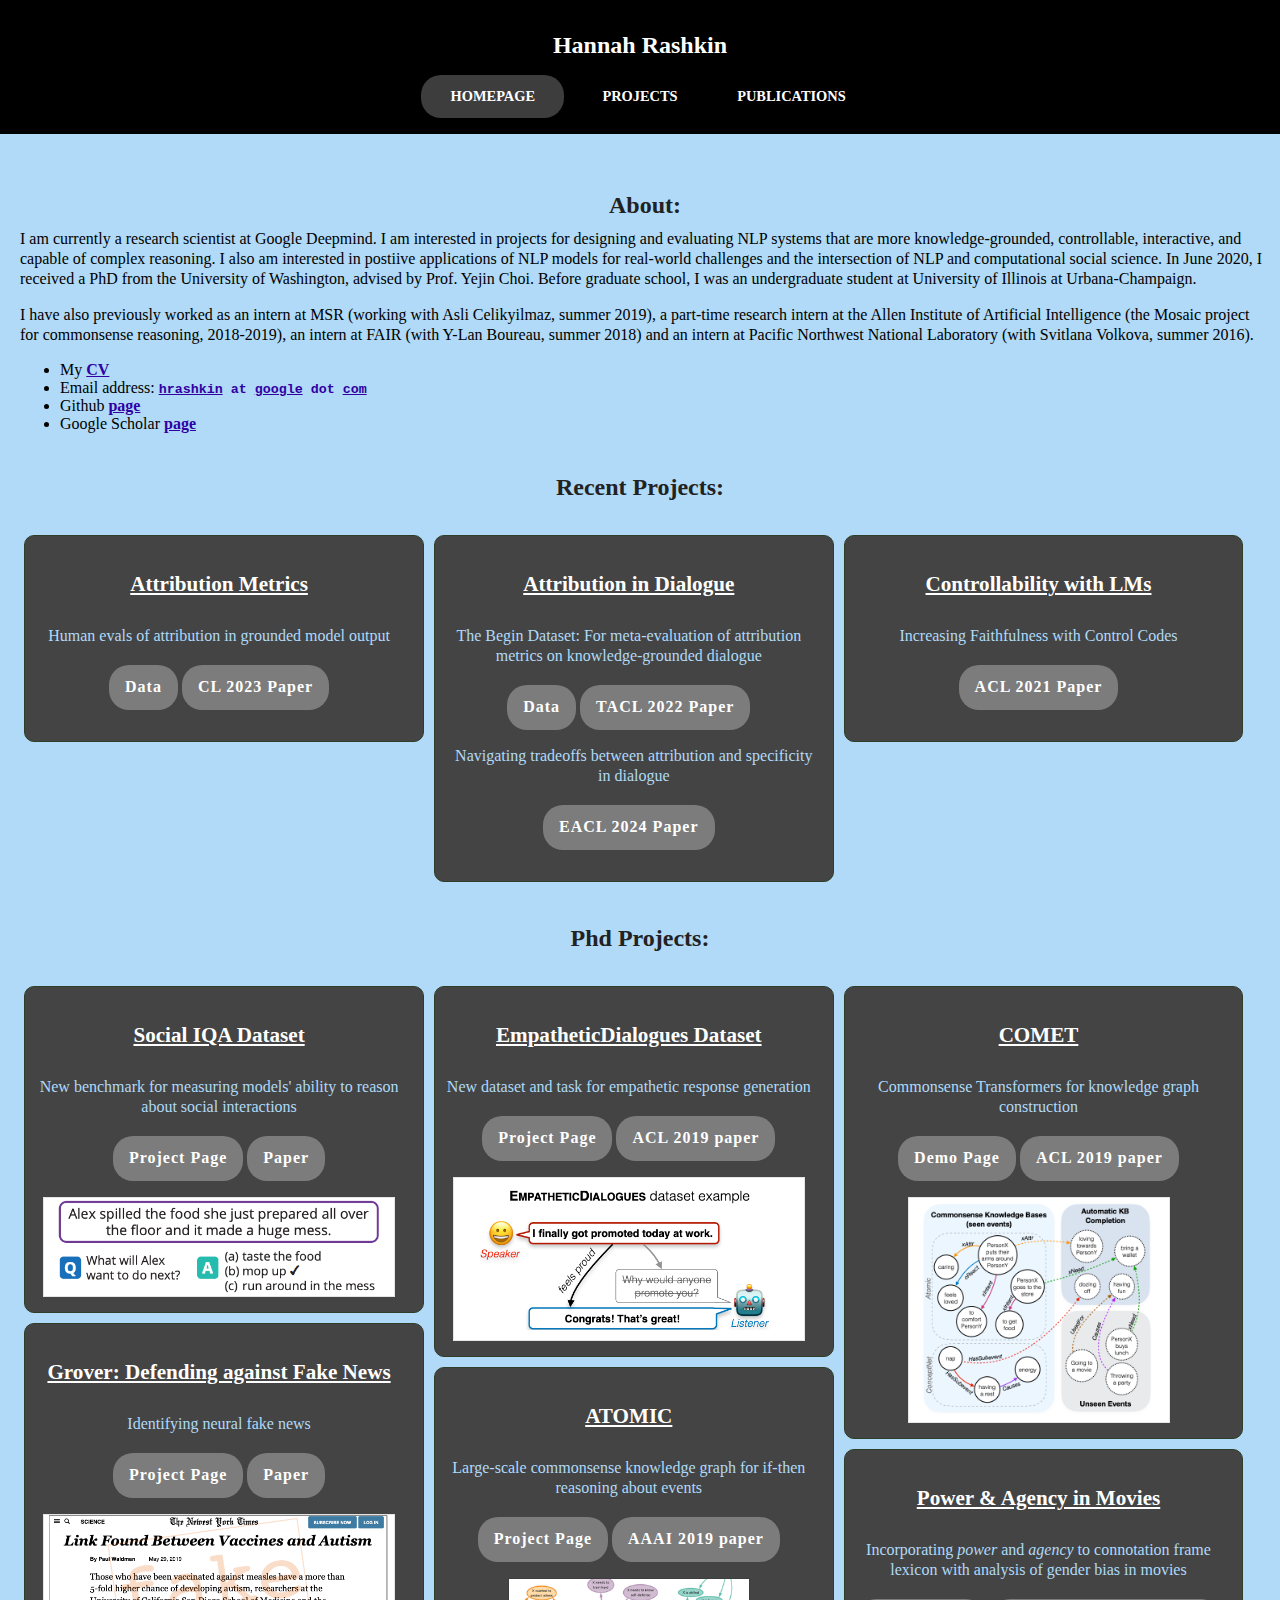
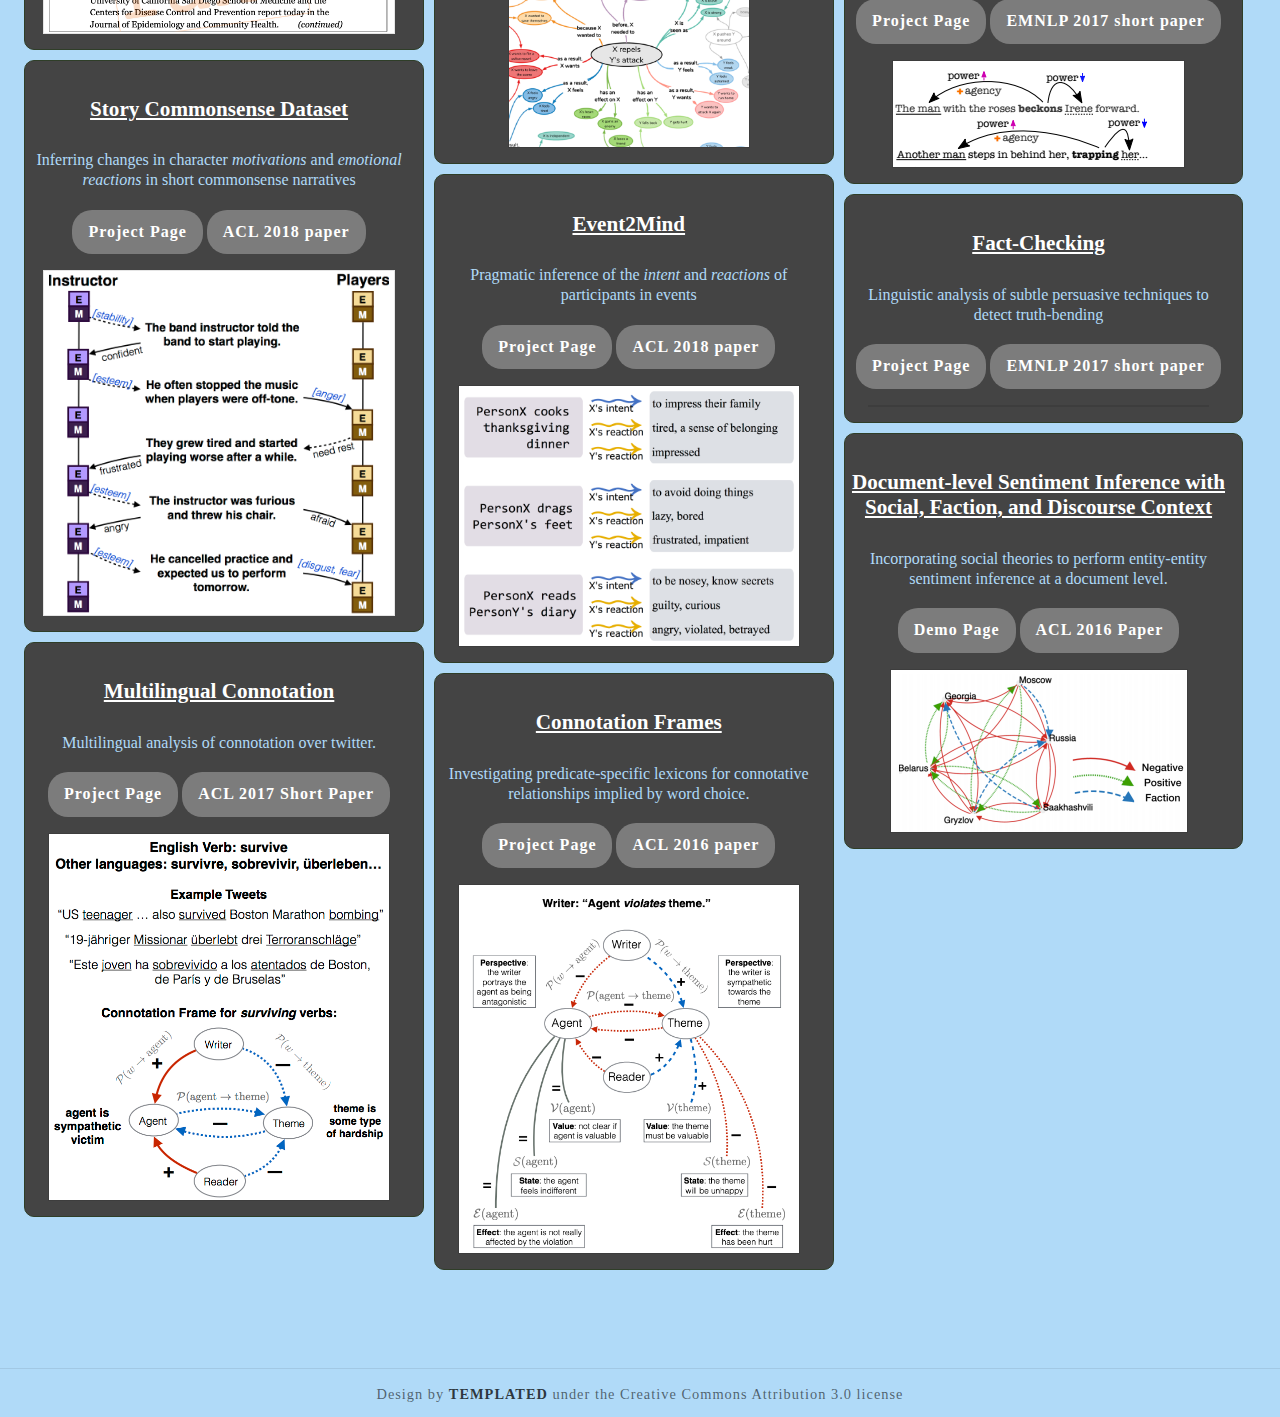
==== commit 9653c34e: "update theme" ====
--- a/index.html
+++ b/index.html
@@ -50,10 +50,10 @@
 	
 <div id="contact">
     <ul>
-   <li> <a href="hrashkin_cv.pdf" style="color:grey">CV</a></li>
+   <li> My <a href="hrashkin_cv.pdf">CV</a></li>
     <li >Email address: <a style="font-size: 10pt; font-family: courier"><u>hrashkin</u> at <u>google</u> dot <u>com</u></a>   </li>
-    <li>Github <a href="https://github.com/hrashkin">  page </a> </li>
-    <li> Google Scholar  <a href="https://scholar.google.com/citations?user=gFwDGB4AAAAJ&hl=en">  page </a></li>
+    <li>Github <a href="https://github.com/hrashkin"> page </a> </li>
+    <li> Google Scholar  <a href="https://scholar.google.com/citations?user=gFwDGB4AAAAJ&hl=en"> page </a></li>
     </ul>     <!--<img src="images/banner.jpg" class="image image-full" alt="" /> -->
 </div>
 </div>
--- a/default.css
+++ b/default.css
@@ -7,7 +7,7 @@
 	{
 		margin: 0px;
 		padding: 0px;
-		background: #FFFFFF;
+		background: #B0DAF8;
 		font-family: 'Helvetica Neue';
 		font-size: 12pt;
 		color: #000000;
@@ -18,7 +18,6 @@
 	{
 		margin: 0;
 		padding: 0;
-		color:#6F716F;
 	}
 	
 	p, ol, ul
@@ -43,7 +42,8 @@
 	
 	a
 	{
-		color:	#610fc0;#6EC00F;
+		color:	#3100a3;
+		font-weight: bold;
 
 	}
 	
@@ -607,7 +607,7 @@
 	#three-column
 	{
 		overflow: hidden;
-		color:#acd29d;
+		color:#B0DAF8;
 		text-align: center;
       max-width:97%;
 	}
@@ -809,7 +809,7 @@
       background-color: #3D3D3D;
    }
    #menu li:hover{
-      background-color: green;
+      background-color: blue;
    }
    #menu .current_page_item a
    {
